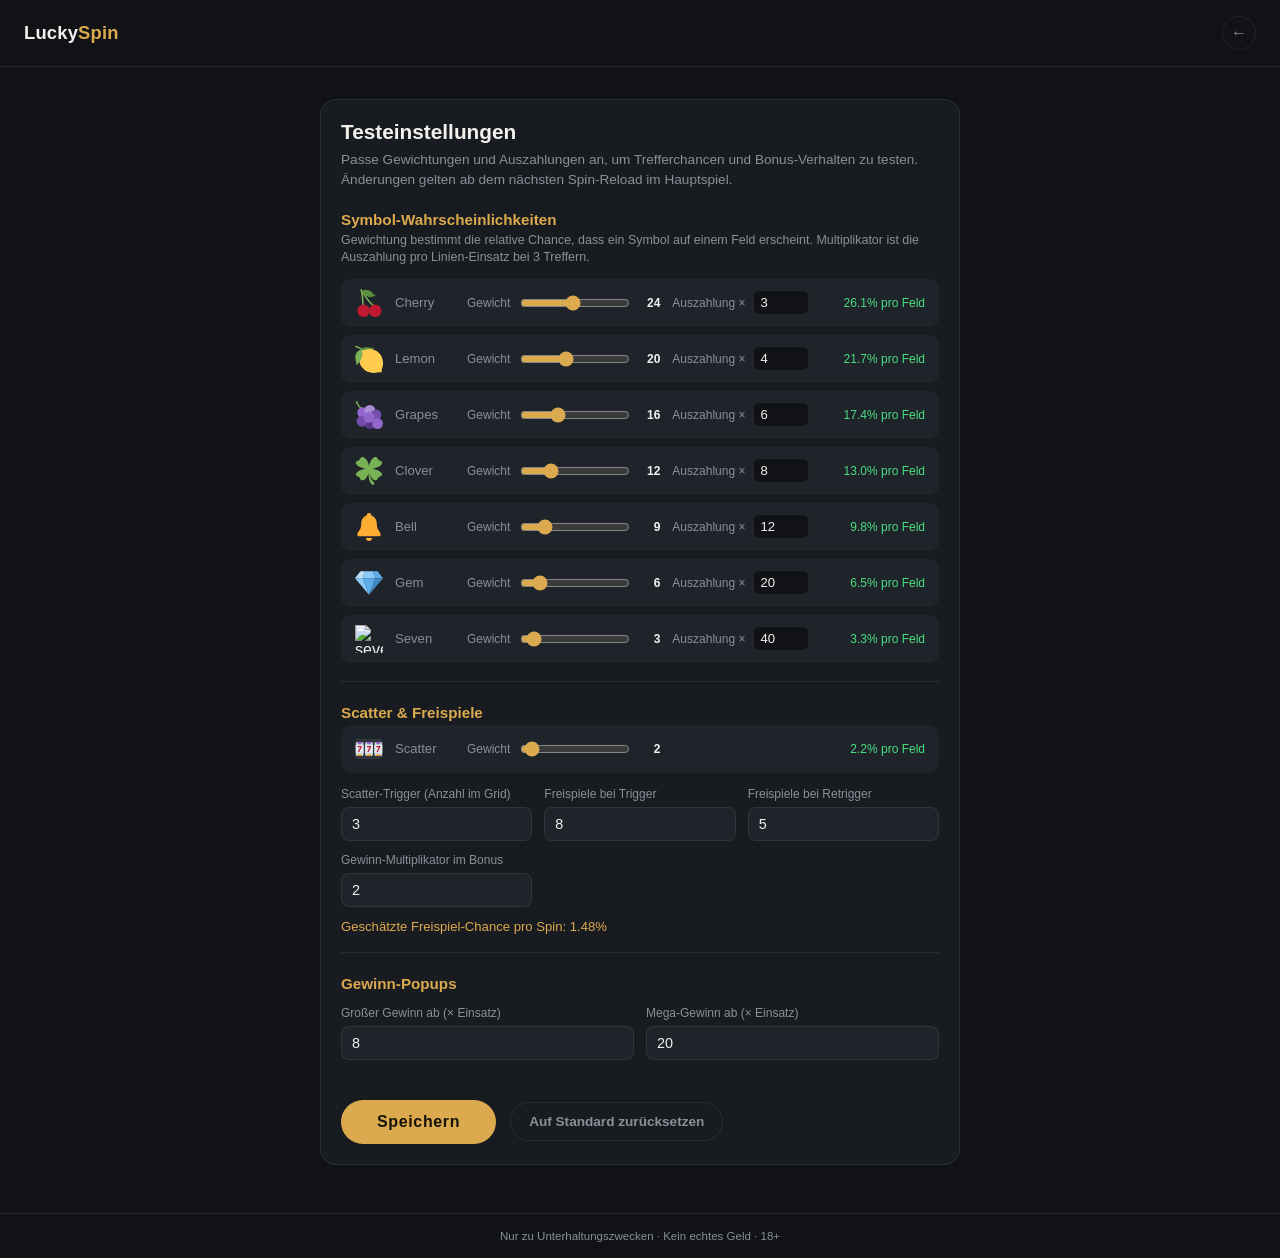
==== settings.html @ e3171b40 "Add test settings page for adjusting spin probabilities - Extract symbol weights, multipliers, scatt" ====
<!DOCTYPE html>
<html lang="de">
<head>
<meta charset="UTF-8">
<meta name="viewport" content="width=device-width, initial-scale=1.0">
<title>Testeinstellungen — Lucky Spin</title>
<link rel="stylesheet" href="css/style.css">
</head>
<body>

  <header class="top-bar">
    <a class="brand" href="index.html">Lucky<span>Spin</span></a>
    <div class="top-bar-right">
      <a class="settings-link" href="index.html" title="Zurück zum Spiel">←</a>
    </div>
  </header>

  <main class="stage">
    <div class="machine settings-card">
      <h1 class="settings-title">Testeinstellungen</h1>
      <p class="settings-intro">
        Passe Gewichtungen und Auszahlungen an, um Trefferchancen und Bonus-Verhalten zu testen.
        Änderungen gelten ab dem nächsten Spin-Reload im Hauptspiel.
      </p>

      <section class="settings-section">
        <h2 class="section-title">Symbol-Wahrscheinlichkeiten</h2>
        <p class="section-hint">Gewichtung bestimmt die relative Chance, dass ein Symbol auf einem Feld erscheint. Multiplikator ist die Auszahlung pro Linien-Einsatz bei 3 Treffern.</p>
        <div class="symbol-rows" id="symbolRows"></div>
      </section>

      <section class="settings-section">
        <h2 class="section-title">Scatter &amp; Freispiele</h2>
        <div class="symbol-rows" id="scatterRow"></div>

        <div class="field-grid">
          <label class="field">
            <span class="field-label">Scatter-Trigger (Anzahl im Grid)</span>
            <input type="number" id="scatterTrigger" min="2" max="12" step="1">
          </label>
          <label class="field">
            <span class="field-label">Freispiele bei Trigger</span>
            <input type="number" id="freeSpinsAward" min="1" max="50" step="1">
          </label>
          <label class="field">
            <span class="field-label">Freispiele bei Retrigger</span>
            <input type="number" id="freeSpinsRetrigger" min="0" max="50" step="1">
          </label>
          <label class="field">
            <span class="field-label">Gewinn-Multiplikator im Bonus</span>
            <input type="number" id="bonusWinMult" min="1" max="10" step="0.5">
          </label>
        </div>

        <div class="prob-summary" id="bonusProb"></div>
      </section>

      <section class="settings-section">
        <h2 class="section-title">Gewinn-Popups</h2>
        <div class="field-grid">
          <label class="field">
            <span class="field-label">Großer Gewinn ab (× Einsatz)</span>
            <input type="number" id="bigWinMult" min="1" max="200" step="1">
          </label>
          <label class="field">
            <span class="field-label">Mega-Gewinn ab (× Einsatz)</span>
            <input type="number" id="megaWinMult" min="1" max="500" step="1">
          </label>
        </div>
      </section>

      <div class="settings-actions">
        <button class="spin-btn" id="saveBtn">Speichern</button>
        <button class="auto-btn" id="resetBtn">Auf Standard zurücksetzen</button>
        <span class="save-status" id="saveStatus"></span>
      </div>
    </div>
  </main>

  <footer class="bottom-bar">
    <span>Nur zu Unterhaltungszwecken · Kein echtes Geld · 18+</span>
  </footer>

  <script src="js/config.js"></script>
  <script src="js/settings.js"></script>
</body>
</html>
---- css/style.css ----
:root {
  --bg: #101215;
  --panel: #181b20;
  --cell-bg: #1f232a;
  --border: rgba(255, 255, 255, 0.08);
  --text: #f2f1ee;
  --text-dim: #8b8f98;
  --gold: #dcaa4e;
  --gold-soft: rgba(220, 170, 78, 0.15);
  --win: #4ade80;
  --win-soft: rgba(74, 222, 128, 0.18);
  --scatter: #dcaa4e;
}

* {
  box-sizing: border-box;
}

html, body {
  margin: 0;
  padding: 0;
  height: 100%;
}

body {
  font-family: -apple-system, "Segoe UI", Roboto, sans-serif;
  background: var(--bg);
  color: var(--text);
  min-height: 100vh;
  display: flex;
  flex-direction: column;
}

/* ---------- Top bar ---------- */

.top-bar {
  display: flex;
  align-items: center;
  justify-content: space-between;
  padding: 16px 24px;
  border-bottom: 1px solid var(--border);
}

.brand {
  font-size: 1.15rem;
  font-weight: 700;
  letter-spacing: 0.01em;
  color: inherit;
  text-decoration: none;
}

.brand span {
  color: var(--gold);
}

.top-bar-right {
  display: flex;
  align-items: center;
  gap: 10px;
}

.balance-pill {
  display: flex;
  align-items: baseline;
  gap: 8px;
  background: var(--panel);
  border: 1px solid var(--border);
  border-radius: 999px;
  padding: 7px 16px;
}

.settings-link {
  display: flex;
  align-items: center;
  justify-content: center;
  width: 34px;
  height: 34px;
  border-radius: 50%;
  border: 1px solid var(--border);
  color: var(--text-dim);
  text-decoration: none;
  font-size: 1rem;
  transition: border-color 0.15s ease, color 0.15s ease;
}

.settings-link:hover {
  border-color: var(--gold);
  color: var(--gold);
}

.pill-label {
  font-size: 0.7rem;
  color: var(--text-dim);
  text-transform: uppercase;
  letter-spacing: 0.06em;
}

.pill-value {
  font-weight: 700;
  color: var(--gold);
  transition: color 0.2s ease;
}

.pill-value.flash {
  color: var(--win);
}

/* ---------- Stage ---------- */

.stage {
  flex: 1;
  display: flex;
  align-items: flex-start;
  justify-content: center;
  padding: 32px 16px 48px;
}

.machine {
  width: 100%;
  max-width: 660px;
  background: var(--panel);
  border: 1px solid var(--border);
  border-radius: 16px;
  padding: 20px;
}

/* ---------- Stat row ---------- */

.stat-row {
  display: flex;
  align-items: center;
  justify-content: center;
  gap: 28px;
  margin-bottom: 16px;
  flex-wrap: wrap;
}

.stat {
  display: flex;
  flex-direction: column;
  align-items: center;
  gap: 4px;
}

.stat-label {
  font-size: 0.68rem;
  color: var(--text-dim);
  text-transform: uppercase;
  letter-spacing: 0.06em;
}

.stat-value {
  font-weight: 700;
  font-size: 1.05rem;
  transition: color 0.2s ease;
}

.stat-value.flash {
  color: var(--win);
}

.stat-bonus .stat-value {
  color: var(--gold);
}

.bet-stepper {
  display: flex;
  align-items: center;
  gap: 10px;
}

.stepper-btn {
  width: 26px;
  height: 26px;
  border-radius: 50%;
  border: 1px solid var(--border);
  background: var(--cell-bg);
  color: var(--text);
  font-size: 1rem;
  line-height: 1;
  cursor: pointer;
}

.stepper-btn:hover {
  border-color: var(--gold);
  color: var(--gold);
}

.stepper-btn:disabled {
  opacity: 0.4;
  cursor: not-allowed;
}

.bet-stepper .stat-value {
  min-width: 28px;
  text-align: center;
}

/* ---------- Reels ---------- */

.reel-frame {
  background: #0b0d10;
  border: 1px solid var(--border);
  border-radius: 12px;
  padding: 6px;
}

.reel-window {
  display: grid;
  grid-template-columns: repeat(6, 1fr);
  gap: 5px;
}

.reel-col {
  position: relative;
  overflow: hidden;
  border-radius: 6px;
  background: var(--cell-bg);
  aspect-ratio: 1 / 4;
}

.reel-strip {
  display: flex;
  flex-direction: column;
  width: 100%;
  will-change: transform;
}

.cell {
  width: 100%;
  aspect-ratio: 1 / 1;
  display: flex;
  align-items: center;
  justify-content: center;
  flex-shrink: 0;
  position: relative;
}

.cell img {
  width: 62%;
  height: 62%;
  object-fit: contain;
  display: block;
}

.cell.cell-scatter img {
  filter: drop-shadow(0 0 6px var(--scatter));
}

.cell.cell-win::after {
  content: "";
  position: absolute;
  inset: 3px;
  border-radius: 6px;
  border: 2px solid var(--win);
  box-shadow: 0 0 12px var(--win-soft);
  animation: win-pulse 0.9s ease-in-out infinite;
}

@keyframes win-pulse {
  0%, 100% { opacity: 0.5; }
  50% { opacity: 1; }
}

/* ---------- Message ---------- */

.message-bar {
  margin: 14px 0 4px;
  text-align: center;
  min-height: 1.3em;
  font-size: 0.92rem;
  color: var(--text-dim);
}

.message-bar.win-text {
  color: var(--win);
  font-weight: 600;
}

.message-bar.bonus-text {
  color: var(--gold);
  font-weight: 600;
}

/* ---------- Controls ---------- */

.controls {
  margin-top: 14px;
  display: flex;
  align-items: center;
  justify-content: center;
  gap: 12px;
}

.spin-btn {
  padding: 13px 36px;
  font-size: 1rem;
  font-weight: 700;
  letter-spacing: 0.04em;
  color: #16130a;
  background: var(--gold);
  border: none;
  border-radius: 999px;
  cursor: pointer;
  transition: filter 0.15s ease, transform 0.08s ease;
}

.spin-btn:hover:not(:disabled) {
  filter: brightness(1.08);
}

.spin-btn:active:not(:disabled) {
  transform: scale(0.97);
}

.spin-btn:disabled {
  opacity: 0.45;
  cursor: not-allowed;
}

.auto-btn {
  padding: 11px 18px;
  font-size: 0.85rem;
  font-weight: 600;
  color: var(--text-dim);
  background: transparent;
  border: 1px solid var(--border);
  border-radius: 999px;
  cursor: pointer;
}

.auto-btn:hover:not(:disabled) {
  border-color: var(--gold);
  color: var(--gold);
}

.auto-btn.active {
  background: var(--gold-soft);
  border-color: var(--gold);
  color: var(--gold);
}

.auto-btn:disabled {
  opacity: 0.4;
  cursor: not-allowed;
}

/* ---------- Paytable ---------- */

.paytable-toggle {
  margin-top: 18px;
  border-top: 1px solid var(--border);
  padding-top: 12px;
}

.paytable-toggle summary {
  cursor: pointer;
  font-size: 0.85rem;
  color: var(--text-dim);
  list-style: none;
}

.paytable-toggle summary::-webkit-details-marker {
  display: none;
}

.paytable-toggle summary::before {
  content: "▸ ";
}

.paytable-toggle[open] summary::before {
  content: "▾ ";
}

.paytable {
  list-style: none;
  margin: 12px 0 0;
  padding: 0;
  display: grid;
  grid-template-columns: repeat(auto-fit, minmax(140px, 1fr));
  gap: 6px;
}

.paytable li {
  display: flex;
  align-items: center;
  gap: 8px;
  padding: 6px 10px;
  background: var(--cell-bg);
  border-radius: 8px;
  font-size: 0.82rem;
}

.paytable li img {
  width: 20px;
  height: 20px;
}

.paytable li .pt-mult {
  margin-left: auto;
  color: var(--win);
  font-weight: 700;
}

.paytable-note {
  margin: 10px 0 0;
  font-size: 0.72rem;
  color: var(--text-dim);
  line-height: 1.4;
}

/* ---------- Footer ---------- */

.bottom-bar {
  display: flex;
  flex-direction: column;
  align-items: center;
  gap: 2px;
  padding: 16px;
  font-size: 0.72rem;
  color: var(--text-dim);
  border-top: 1px solid var(--border);
}

/* ---------- Confetti canvas ---------- */

#confettiCanvas {
  position: fixed;
  inset: 0;
  width: 100%;
  height: 100%;
  pointer-events: none;
  z-index: 50;
}

/* ---------- Popup ---------- */

.popup {
  position: fixed;
  inset: 0;
  display: flex;
  align-items: center;
  justify-content: center;
  background: rgba(8, 9, 11, 0);
  pointer-events: none;
  z-index: 60;
  transition: background 0.25s ease;
}

.popup.show {
  background: rgba(8, 9, 11, 0.55);
  pointer-events: auto;
}

.popup-card {
  text-align: center;
  transform: scale(0.7);
  opacity: 0;
  transition: transform 0.35s cubic-bezier(0.2, 1.4, 0.4, 1), opacity 0.25s ease;
}

.popup.show .popup-card {
  transform: scale(1);
  opacity: 1;
}

.popup-title {
  font-size: 1.6rem;
  font-weight: 800;
  letter-spacing: 0.06em;
  color: var(--gold);
  text-shadow: 0 0 24px rgba(220, 170, 78, 0.5);
}

.popup-amount {
  margin-top: 8px;
  font-size: 3rem;
  font-weight: 800;
  color: var(--win);
  text-shadow: 0 0 30px rgba(74, 222, 128, 0.45);
}

.popup-sub {
  margin-top: 6px;
  font-size: 0.9rem;
  color: var(--text-dim);
}

/* ---------- Settings page ---------- */

.settings-card {
  max-width: 640px;
}

.settings-title {
  margin: 0 0 6px;
  font-size: 1.3rem;
}

.settings-intro {
  margin: 0 0 20px;
  font-size: 0.85rem;
  color: var(--text-dim);
  line-height: 1.5;
}

.settings-section {
  margin-bottom: 22px;
  padding-bottom: 18px;
  border-bottom: 1px solid var(--border);
}

.settings-section:last-of-type {
  border-bottom: none;
}

.section-title {
  margin: 0 0 4px;
  font-size: 0.95rem;
  color: var(--gold);
}

.section-hint {
  margin: 0 0 12px;
  font-size: 0.78rem;
  color: var(--text-dim);
  line-height: 1.4;
}

.symbol-rows {
  display: flex;
  flex-direction: column;
  gap: 8px;
}

.symbol-row {
  display: flex;
  align-items: center;
  gap: 12px;
  flex-wrap: wrap;
  background: var(--cell-bg);
  border-radius: 10px;
  padding: 10px 14px;
}

.symbol-row img {
  width: 28px;
  height: 28px;
  flex-shrink: 0;
}

.symbol-name {
  font-size: 0.82rem;
  color: var(--text-dim);
  min-width: 60px;
  text-transform: capitalize;
}

.inline-field {
  display: flex;
  align-items: center;
  gap: 8px;
  font-size: 0.75rem;
  color: var(--text-dim);
}

.inline-field input[type="range"] {
  width: 110px;
  accent-color: var(--gold);
}

.range-value {
  min-width: 20px;
  text-align: right;
  color: var(--text);
  font-weight: 600;
}

.mult-input {
  width: 56px;
  background: var(--bg);
  border: 1px solid var(--border);
  border-radius: 6px;
  color: var(--text);
  padding: 4px 6px;
  font-size: 0.82rem;
}

.prob-pill {
  margin-left: auto;
  font-size: 0.75rem;
  color: var(--win);
  white-space: nowrap;
}

.field-grid {
  display: grid;
  grid-template-columns: repeat(auto-fit, minmax(180px, 1fr));
  gap: 12px;
  margin-top: 14px;
}

.field {
  display: flex;
  flex-direction: column;
  gap: 6px;
}

.field-label {
  font-size: 0.75rem;
  color: var(--text-dim);
}

.field input[type="number"] {
  background: var(--cell-bg);
  border: 1px solid var(--border);
  border-radius: 8px;
  color: var(--text);
  padding: 8px 10px;
  font-size: 0.9rem;
}

.prob-summary {
  margin-top: 12px;
  font-size: 0.82rem;
  color: var(--gold);
}

.settings-actions {
  display: flex;
  align-items: center;
  gap: 14px;
  flex-wrap: wrap;
}

.save-status {
  font-size: 0.82rem;
  color: var(--win);
  opacity: 0;
  transition: opacity 0.25s ease;
}

.save-status.show {
  opacity: 1;
}

/* ---------- Responsive ---------- */

@media (max-width: 520px) {
  .machine {
    padding: 14px;
  }
  .cell img {
    width: 58%;
    height: 58%;
  }
  .spin-btn {
    padding: 12px 28px;
  }
  .popup-amount {
    font-size: 2.2rem;
  }
}
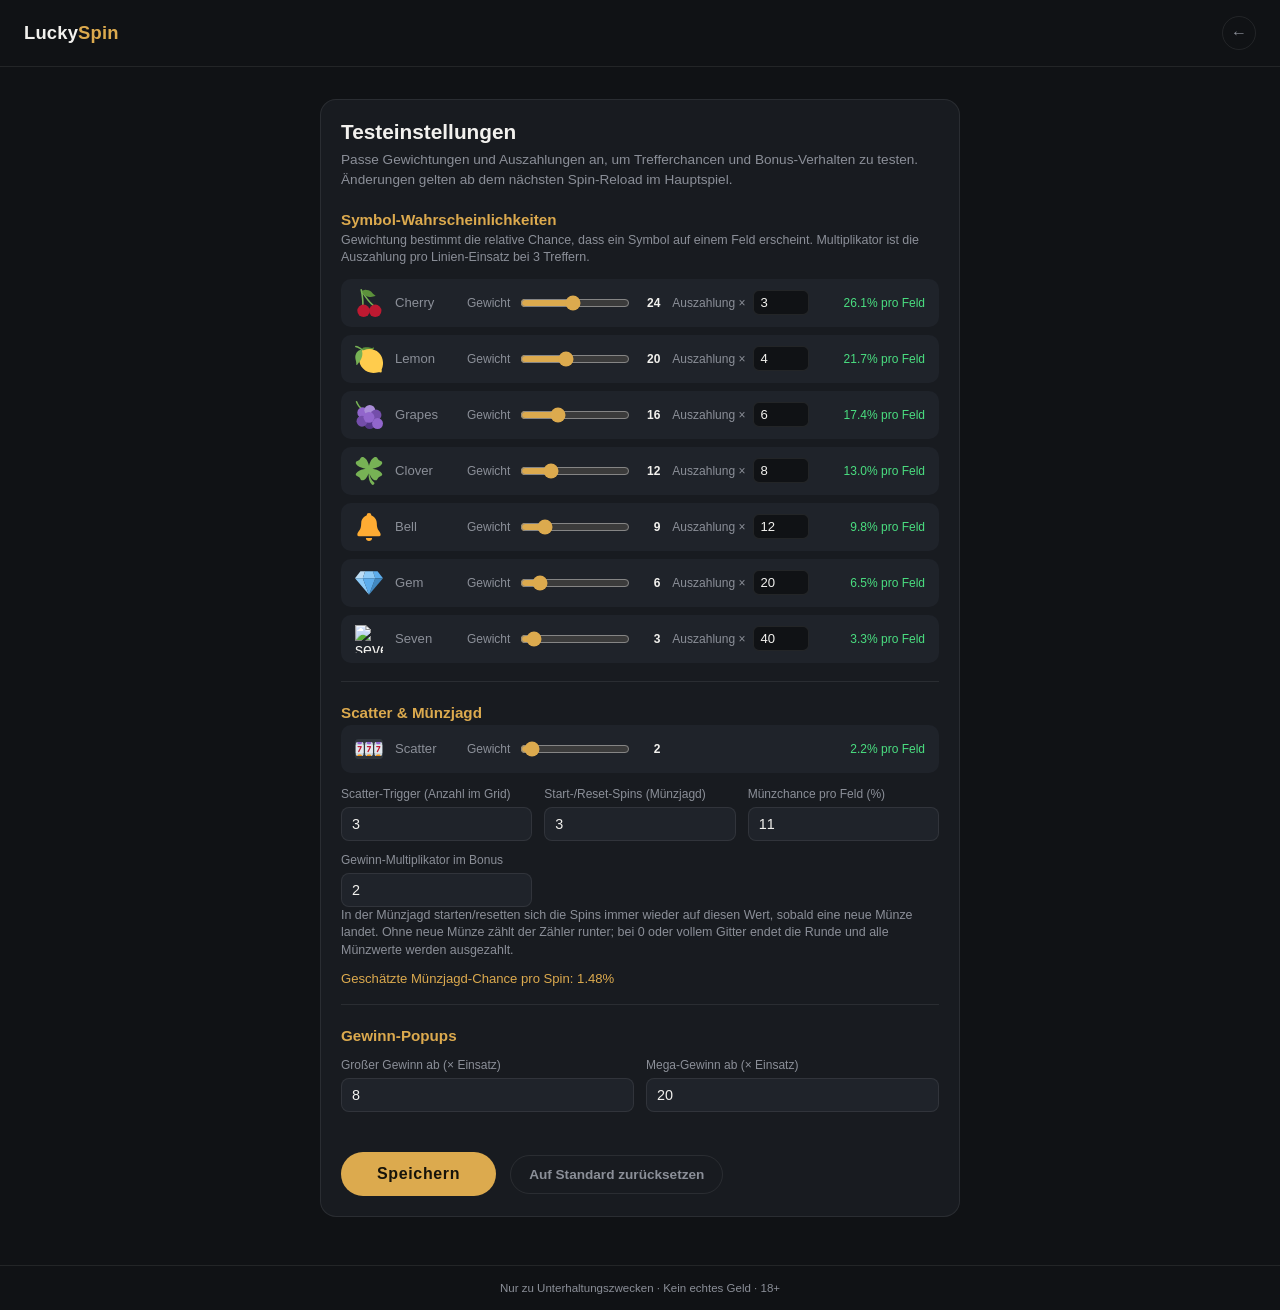
==== commit 7f169b52: "Add multi-line wins and a Hold & Win style coin bonus mode Wins now evaluate across 22 paylines (hor" ====
--- a/settings.html
+++ b/settings.html
@@ -30,7 +30,7 @@
       </section>
 
       <section class="settings-section">
-        <h2 class="section-title">Scatter &amp; Freispiele</h2>
+        <h2 class="section-title">Scatter &amp; Münzjagd</h2>
         <div class="symbol-rows" id="scatterRow"></div>
 
         <div class="field-grid">
@@ -39,12 +39,12 @@
             <input type="number" id="scatterTrigger" min="2" max="12" step="1">
           </label>
           <label class="field">
-            <span class="field-label">Freispiele bei Trigger</span>
-            <input type="number" id="freeSpinsAward" min="1" max="50" step="1">
+            <span class="field-label">Start-/Reset-Spins (Münzjagd)</span>
+            <input type="number" id="coinMinSpins" min="2" max="10" step="1">
           </label>
           <label class="field">
-            <span class="field-label">Freispiele bei Retrigger</span>
-            <input type="number" id="freeSpinsRetrigger" min="0" max="50" step="1">
+            <span class="field-label">Münzchance pro Feld (%)</span>
+            <input type="number" id="coinLandChancePct" min="1" max="50" step="1">
           </label>
           <label class="field">
             <span class="field-label">Gewinn-Multiplikator im Bonus</span>
@@ -52,6 +52,10 @@
           </label>
         </div>
 
+        <p class="section-hint">
+          In der Münzjagd starten/resetten sich die Spins immer wieder auf diesen Wert, sobald eine neue Münze landet.
+          Ohne neue Münze zählt der Zähler runter; bei 0 oder vollem Gitter endet die Runde und alle Münzwerte werden ausgezahlt.
+        </p>
         <div class="prob-summary" id="bonusProb"></div>
       </section>
 
--- a/css/style.css
+++ b/css/style.css
@@ -16,6 +16,10 @@
   box-sizing: border-box;
 }
 
+[hidden] {
+  display: none !important;
+}
+
 html, body {
   margin: 0;
   padding: 0;
@@ -122,6 +126,27 @@
   border: 1px solid var(--border);
   border-radius: 16px;
   padding: 20px;
+}
+
+.machine.shake {
+  animation: screen-shake 0.5s cubic-bezier(0.36, 0.07, 0.19, 0.97);
+}
+
+.machine.shake-mega {
+  animation: screen-shake 0.7s cubic-bezier(0.36, 0.07, 0.19, 0.97) 2;
+}
+
+@keyframes screen-shake {
+  0%, 100% { transform: translate(0, 0) rotate(0deg); }
+  10% { transform: translate(-10px, -5px) rotate(-1.2deg); }
+  20% { transform: translate(9px, 4px) rotate(1deg); }
+  30% { transform: translate(-11px, 3px) rotate(-1.6deg); }
+  40% { transform: translate(11px, -3px) rotate(1.6deg); }
+  50% { transform: translate(-7px, 5px) rotate(-1deg); }
+  60% { transform: translate(7px, -4px) rotate(1deg); }
+  70% { transform: translate(-5px, 2px) rotate(-0.6deg); }
+  80% { transform: translate(5px, -2px) rotate(0.6deg); }
+  90% { transform: translate(-2px, 1px) rotate(0deg); }
 }
 
 /* ---------- Stat row ---------- */
@@ -226,6 +251,28 @@
   will-change: transform;
 }
 
+.reel-col.landing {
+  animation: reel-impact 0.45s cubic-bezier(0.36, 0.07, 0.19, 0.97);
+  transform-origin: bottom center;
+}
+
+@keyframes reel-impact {
+  0% { transform: scaleY(1); box-shadow: 0 0 0 rgba(220, 170, 78, 0); }
+  28% { transform: scaleY(0.8) scaleX(1.05); box-shadow: 0 0 26px 6px rgba(220, 170, 78, 0.65); }
+  52% { transform: scaleY(1.14) scaleX(0.97); box-shadow: 0 0 16px 3px rgba(220, 170, 78, 0.35); }
+  75% { transform: scaleY(0.95); box-shadow: 0 0 6px 1px rgba(220, 170, 78, 0.15); }
+  100% { transform: scaleY(1); box-shadow: 0 0 0 rgba(220, 170, 78, 0); }
+}
+
+.reel-frame.spinning {
+  animation: frame-glow 0.5s ease-in-out infinite alternate;
+}
+
+@keyframes frame-glow {
+  from { box-shadow: inset 0 0 0 rgba(220, 170, 78, 0); border-color: var(--border); }
+  to { box-shadow: inset 0 0 22px rgba(220, 170, 78, 0.35); border-color: var(--gold); }
+}
+
 .cell {
   width: 100%;
   aspect-ratio: 1 / 1;
@@ -252,14 +299,120 @@
   position: absolute;
   inset: 3px;
   border-radius: 6px;
-  border: 2px solid var(--win);
+  border: 3px solid var(--win);
   box-shadow: 0 0 12px var(--win-soft);
-  animation: win-pulse 0.9s ease-in-out infinite;
+  animation: win-pulse 0.7s cubic-bezier(0.36, 0.07, 0.19, 0.97) infinite;
+}
+
+.cell.cell-win {
+  z-index: 2;
+}
+
+.cell.cell-win img {
+  animation: symbol-pop 0.6s ease-in-out infinite;
+  filter: drop-shadow(0 0 12px var(--win));
 }
 
 @keyframes win-pulse {
-  0%, 100% { opacity: 0.5; }
-  50% { opacity: 1; }
+  0%, 100% { opacity: 0.55; transform: scale(1) rotate(0deg); box-shadow: 0 0 12px var(--win-soft); }
+  30% { opacity: 1; transform: scale(1.16) rotate(-4deg); box-shadow: 0 0 30px 8px var(--win-soft); }
+  60% { opacity: 1; transform: scale(1.08) rotate(3deg); box-shadow: 0 0 22px 4px var(--win-soft); }
+}
+
+@keyframes symbol-pop {
+  0%, 100% { transform: scale(1) rotate(0deg); }
+  35% { transform: scale(1.4) rotate(-10deg); }
+  65% { transform: scale(1.2) rotate(8deg); }
+}
+
+/* ---------- Coin mode (Hold & Win bonus) ---------- */
+
+.coin-col {
+  display: flex;
+  flex-direction: column;
+  gap: 4px;
+}
+
+.coin-cell {
+  position: relative;
+  aspect-ratio: 1 / 1;
+  border-radius: 6px;
+  background: var(--cell-bg);
+  overflow: hidden;
+  display: flex;
+  align-items: center;
+  justify-content: center;
+}
+
+.coin-cell.locked {
+  background: radial-gradient(circle at 50% 35%, rgba(220, 170, 78, 0.18), var(--cell-bg) 70%);
+  box-shadow: inset 0 0 0 2px rgba(220, 170, 78, 0.35);
+}
+
+.coin-face {
+  width: 78%;
+  height: 78%;
+  border-radius: 50%;
+  display: flex;
+  flex-direction: column;
+  align-items: center;
+  justify-content: center;
+  background: radial-gradient(circle at 35% 30%, #fff3cf, #dcaa4e 55%, #8a6420 100%);
+  box-shadow: 0 0 14px rgba(220, 170, 78, 0.55), inset 0 -3px 6px rgba(0, 0, 0, 0.25);
+  animation: coin-idle 2.2s ease-in-out infinite;
+}
+
+@keyframes coin-idle {
+  0%, 100% { transform: scale(1) rotate(0deg); }
+  50% { transform: scale(1.04) rotate(-1.5deg); }
+}
+
+.coin-amount {
+  font-weight: 800;
+  font-size: 0.78rem;
+  color: #241a08;
+  text-shadow: 0 1px 0 rgba(255, 255, 255, 0.4);
+}
+
+.coin-face.coin-rare {
+  background: radial-gradient(circle at 35% 30%, #ffe0ff, #c65eff 55%, #5a1a80 100%);
+  animation: coin-idle 1.4s ease-in-out infinite, coin-rare-glow 1s ease-in-out infinite alternate;
+}
+
+@keyframes coin-rare-glow {
+  from { box-shadow: 0 0 14px rgba(198, 94, 255, 0.5), inset 0 -3px 6px rgba(0, 0, 0, 0.25); }
+  to { box-shadow: 0 0 30px rgba(198, 94, 255, 0.95), inset 0 -3px 6px rgba(0, 0, 0, 0.25); }
+}
+
+.coin-badge {
+  margin-top: 2px;
+  font-size: 0.6rem;
+  font-weight: 800;
+  color: #fff;
+  background: #5a1a80;
+  border-radius: 999px;
+  padding: 1px 6px;
+}
+
+.coin-cell.spin-flicker {
+  animation: coin-flicker 0.55s ease-in-out infinite;
+  filter: blur(1px);
+}
+
+@keyframes coin-flicker {
+  0%, 100% { opacity: 0.35; transform: scale(0.92) rotate(0deg); }
+  50% { opacity: 0.9; transform: scale(1.03) rotate(4deg); }
+}
+
+.coin-cell.just-landed .coin-face {
+  animation: coin-land-pop 0.7s cubic-bezier(0.34, 1.56, 0.64, 1);
+}
+
+@keyframes coin-land-pop {
+  0% { transform: scale(0) rotate(-180deg); box-shadow: 0 0 0 rgba(220, 170, 78, 0); }
+  55% { transform: scale(1.35) rotate(15deg); box-shadow: 0 0 36px 10px rgba(220, 170, 78, 0.85); }
+  75% { transform: scale(0.9) rotate(-6deg); }
+  100% { transform: scale(1) rotate(0deg); }
 }
 
 /* ---------- Message ---------- */
@@ -445,6 +598,7 @@
   pointer-events: none;
   z-index: 60;
   transition: background 0.25s ease;
+  overflow: hidden;
 }
 
 .popup.show {
@@ -452,16 +606,56 @@
   pointer-events: auto;
 }
 
+.popup::before {
+  content: "";
+  position: absolute;
+  inset: -60%;
+  background: repeating-conic-gradient(
+    from 0deg,
+    rgba(220, 170, 78, 0.28) 0deg 8deg,
+    transparent 8deg 18deg
+  );
+  opacity: 0;
+  transition: opacity 0.3s ease;
+  animation: rays-spin 7s linear infinite;
+  pointer-events: none;
+}
+
+.popup.show::before {
+  opacity: 1;
+}
+
+.popup.mega::before {
+  animation-duration: 3.5s;
+  opacity: 0.9;
+}
+
+@keyframes rays-spin {
+  from { transform: rotate(0deg); }
+  to { transform: rotate(360deg); }
+}
+
 .popup-card {
+  position: relative;
   text-align: center;
-  transform: scale(0.7);
+  transform: scale(0.3) rotate(-10deg);
   opacity: 0;
-  transition: transform 0.35s cubic-bezier(0.2, 1.4, 0.4, 1), opacity 0.25s ease;
+  transition: transform 0.4s cubic-bezier(0.2, 1.4, 0.4, 1), opacity 0.25s ease;
 }
 
 .popup.show .popup-card {
-  transform: scale(1);
+  transform: scale(1) rotate(0deg);
   opacity: 1;
+  animation: card-wobble 0.7s ease-out 0.4s;
+}
+
+@keyframes card-wobble {
+  0% { transform: scale(1) rotate(0deg); }
+  20% { transform: scale(1.12) rotate(-4deg); }
+  40% { transform: scale(0.94) rotate(3deg); }
+  60% { transform: scale(1.06) rotate(-2deg); }
+  80% { transform: scale(0.98) rotate(1deg); }
+  100% { transform: scale(1) rotate(0deg); }
 }
 
 .popup-title {
@@ -470,6 +664,16 @@
   letter-spacing: 0.06em;
   color: var(--gold);
   text-shadow: 0 0 24px rgba(220, 170, 78, 0.5);
+}
+
+.popup.mega .popup-title {
+  font-size: 2.1rem;
+  animation: title-shimmer 0.9s ease-in-out infinite;
+}
+
+@keyframes title-shimmer {
+  0%, 100% { text-shadow: 0 0 24px rgba(220, 170, 78, 0.5); transform: scale(1); }
+  50% { text-shadow: 0 0 44px rgba(220, 170, 78, 0.95), 0 0 16px rgba(255, 255, 255, 0.6); transform: scale(1.06); }
 }
 
 .popup-amount {
@@ -478,6 +682,16 @@
   font-weight: 800;
   color: var(--win);
   text-shadow: 0 0 30px rgba(74, 222, 128, 0.45);
+}
+
+.popup.mega .popup-amount {
+  font-size: 4rem;
+  animation: amount-pulse 0.5s ease-in-out infinite;
+}
+
+@keyframes amount-pulse {
+  0%, 100% { transform: scale(1); }
+  50% { transform: scale(1.14); }
 }
 
 .popup-sub {
@@ -654,10 +868,22 @@
     width: 58%;
     height: 58%;
   }
+  .coin-amount {
+    font-size: 0.62rem;
+  }
+  .coin-badge {
+    font-size: 0.5rem;
+  }
   .spin-btn {
     padding: 12px 28px;
   }
   .popup-amount {
     font-size: 2.2rem;
   }
-}
+  .popup.mega .popup-amount {
+    font-size: 2.8rem;
+  }
+  .popup.mega .popup-title {
+    font-size: 1.6rem;
+  }
+}
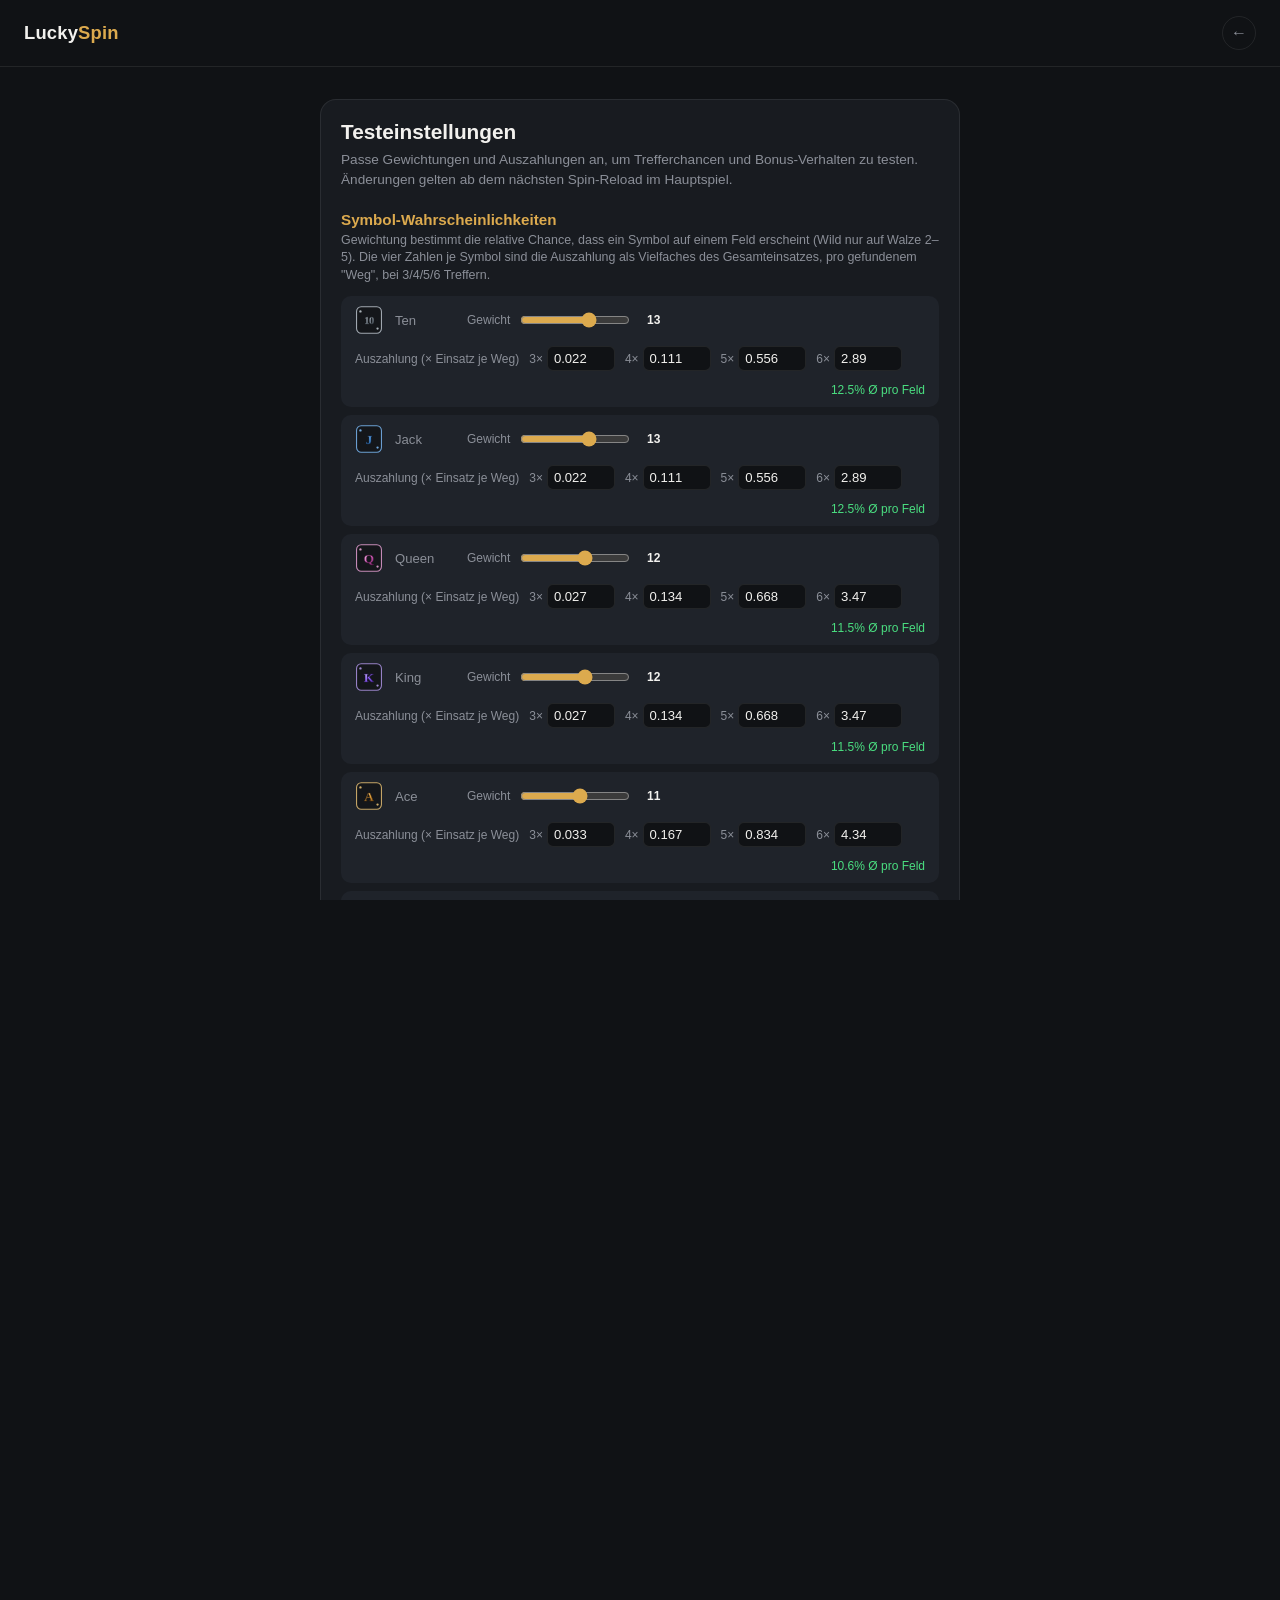
==== commit 5287f00e: "Rebuild game math and split engine from renderer (Welle 1) Based on the Werkstattbericht audit: the " ====
--- a/settings.html
+++ b/settings.html
@@ -25,7 +25,7 @@
 
       <section class="settings-section">
         <h2 class="section-title">Symbol-Wahrscheinlichkeiten</h2>
-        <p class="section-hint">Gewichtung bestimmt die relative Chance, dass ein Symbol auf einem Feld erscheint. Multiplikator ist die Auszahlung pro Linien-Einsatz bei 3 Treffern.</p>
+        <p class="section-hint">Gewichtung bestimmt die relative Chance, dass ein Symbol auf einem Feld erscheint (Wild nur auf Walze 2–5). Die vier Zahlen je Symbol sind die Auszahlung als Vielfaches des Gesamteinsatzes, pro gefundenem "Weg", bei 3/4/5/6 Treffern.</p>
         <div class="symbol-rows" id="symbolRows"></div>
       </section>
 
--- a/css/style.css
+++ b/css/style.css
@@ -24,6 +24,7 @@
   margin: 0;
   padding: 0;
   height: 100%;
+  overflow-x: hidden;
 }
 
 body {
@@ -100,6 +101,7 @@
 }
 
 .pill-value {
+  display: inline-block;
   font-weight: 700;
   color: var(--gold);
   transition: color 0.2s ease;
@@ -107,6 +109,9 @@
 
 .pill-value.flash {
   color: var(--win);
+  animation-name: coin-value-pop;
+  animation-duration: 0.5s;
+  animation-timing-function: cubic-bezier(0.34, 1.56, 0.64, 1);
 }
 
 /* ---------- Stage ---------- */
@@ -119,13 +124,115 @@
   padding: 32px 16px 48px;
 }
 
-.machine {
+.machine-wrap {
+  position: relative;
   width: 100%;
   max-width: 660px;
+}
+
+.machine {
+  position: relative;
+  z-index: 1;
+  width: 100%;
   background: var(--panel);
   border: 1px solid var(--border);
   border-radius: 16px;
   padding: 20px;
+}
+
+/* golden glow that shows only while the coin-hunt bonus is active, sitting behind the machine panel */
+.machine-aura {
+  position: absolute;
+  inset: -8%;
+  z-index: 0;
+  border-radius: 30px;
+  background: radial-gradient(circle at 50% 45%, rgba(220, 170, 78, 0.55), rgba(220, 170, 78, 0.18) 45%, transparent 72%);
+  filter: blur(22px);
+  opacity: 0;
+  transition: opacity 0.6s ease;
+  pointer-events: none;
+}
+
+.machine-wrap.bonus-active .machine-aura {
+  opacity: 1;
+  animation: aura-pulse 2.2s ease-in-out infinite;
+}
+
+@keyframes aura-pulse {
+  0%, 100% { transform: scale(1); opacity: 0.85; }
+  50% { transform: scale(1.05); opacity: 1; }
+}
+
+/* ---------- Lever ---------- */
+
+.reel-row {
+  display: flex;
+  align-items: stretch;
+  gap: 10px;
+}
+
+.reel-row .reel-frame {
+  flex: 1 1 auto;
+  min-width: 0;
+}
+
+.lever {
+  all: unset;
+  flex: 0 0 auto;
+  position: relative;
+  width: 40px;
+  z-index: 2;
+  cursor: pointer;
+  touch-action: manipulation;
+}
+
+.lever:disabled {
+  cursor: not-allowed;
+  opacity: 0.5;
+}
+
+.lever-track,
+.lever-handle {
+  position: absolute;
+  inset: 0;
+  width: 100%;
+  height: 100%;
+  display: block;
+  filter: drop-shadow(0 4px 8px rgba(0, 0, 0, 0.45));
+}
+
+.lever-handle {
+  transform: translateY(0);
+}
+
+.lever:hover:not(:disabled) .lever-handle {
+  transform: translateY(10%);
+  transition: transform 0.2s ease;
+}
+
+.lever.pulled .lever-handle {
+  animation-name: lever-pull;
+  animation-timing-function: cubic-bezier(0.33, 1, 0.68, 1);
+  animation-fill-mode: forwards;
+}
+
+@keyframes lever-pull {
+  0% { transform: translateY(0); }
+  38% { transform: translateY(45%); }
+  55% { transform: translateY(45%); }
+  74% { transform: translateY(-4%); }
+  88% { transform: translateY(2%); }
+  100% { transform: translateY(0); }
+}
+
+@media (max-width: 760px) {
+  .reel-row {
+    gap: 6px;
+  }
+
+  .lever {
+    width: 28px;
+  }
 }
 
 .machine.shake {
@@ -175,6 +282,7 @@
 }
 
 .stat-value {
+  display: inline-block;
   font-weight: 700;
   font-size: 1.05rem;
   transition: color 0.2s ease;
@@ -182,6 +290,21 @@
 
 .stat-value.flash {
   color: var(--win);
+  animation-name: coin-value-pop;
+  animation-duration: 0.5s;
+  animation-timing-function: cubic-bezier(0.34, 1.56, 0.64, 1);
+}
+
+.stat-value.flash-big,
+.pill-value.flash-big {
+  color: var(--gold);
+}
+
+@keyframes coin-value-pop {
+  0% { transform: scale(1); }
+  40% { transform: scale(var(--pop-scale, 1.5)); }
+  70% { transform: scale(0.92); }
+  100% { transform: scale(1); }
 }
 
 .stat-bonus .stat-value {
@@ -294,6 +417,24 @@
   filter: drop-shadow(0 0 6px var(--scatter));
 }
 
+.cell.cell-top img {
+  animation: kzu-glow 1.6s ease-in-out infinite;
+}
+
+@keyframes kzu-glow {
+  0%, 100% { filter: drop-shadow(0 0 5px rgba(220, 170, 78, 0.6)); transform: scale(1); }
+  50% { filter: drop-shadow(0 0 14px rgba(220, 170, 78, 0.95)); transform: scale(1.05); }
+}
+
+.cell.cell-wild img {
+  animation: wild-glow 1.3s ease-in-out infinite;
+}
+
+@keyframes wild-glow {
+  0%, 100% { filter: drop-shadow(0 0 5px rgba(255, 224, 130, 0.55)); transform: scale(1) rotate(0deg); }
+  50% { filter: drop-shadow(0 0 16px rgba(255, 224, 130, 0.95)); transform: scale(1.08) rotate(-3deg); }
+}
+
 .cell.cell-win::after {
   content: "";
   position: absolute;
@@ -349,7 +490,28 @@
   box-shadow: inset 0 0 0 2px rgba(220, 170, 78, 0.35);
 }
 
+/* a coin-cell mid-spin hosts a scrolling strip instead of its normal centered content */
+.coin-strip {
+  position: absolute;
+  top: 0;
+  left: 0;
+  width: 100%;
+  display: flex;
+  flex-direction: column;
+  will-change: transform;
+}
+
+.coin-slot {
+  width: 100%;
+  aspect-ratio: 1 / 1;
+  flex-shrink: 0;
+  display: flex;
+  align-items: center;
+  justify-content: center;
+}
+
 .coin-face {
+  position: relative;
   width: 78%;
   height: 78%;
   border-radius: 50%;
@@ -357,9 +519,37 @@
   flex-direction: column;
   align-items: center;
   justify-content: center;
-  background: radial-gradient(circle at 35% 30%, #fff3cf, #dcaa4e 55%, #8a6420 100%);
-  box-shadow: 0 0 14px rgba(220, 170, 78, 0.55), inset 0 -3px 6px rgba(0, 0, 0, 0.25);
+  background:
+    radial-gradient(circle at 32% 26%, #fff8e2 0%, #ffe9a8 12%, #e8b84b 42%, #b9822c 74%, #6e4c1c 100%);
+  box-shadow:
+    0 3px 7px rgba(0, 0, 0, 0.45),
+    0 0 14px rgba(220, 170, 78, 0.5),
+    inset 0 2px 2px rgba(255, 255, 255, 0.5),
+    inset 0 -5px 8px rgba(0, 0, 0, 0.4);
   animation: coin-idle 2.2s ease-in-out infinite;
+}
+
+.coin-face::before {
+  content: "";
+  position: absolute;
+  inset: 8%;
+  border-radius: 50%;
+  border: 1.5px dashed rgba(255, 255, 255, 0.3);
+  pointer-events: none;
+}
+
+.coin-face::after {
+  content: "";
+  position: absolute;
+  top: 12%;
+  left: 18%;
+  width: 30%;
+  height: 15%;
+  background: rgba(255, 255, 255, 0.8);
+  border-radius: 50%;
+  filter: blur(2px);
+  transform: rotate(-25deg);
+  pointer-events: none;
 }
 
 @keyframes coin-idle {
@@ -368,23 +558,28 @@
 }
 
 .coin-amount {
+  position: relative;
+  z-index: 1;
   font-weight: 800;
   font-size: 0.78rem;
-  color: #241a08;
-  text-shadow: 0 1px 0 rgba(255, 255, 255, 0.4);
+  color: #3c2707;
+  text-shadow: 0 1px 0 rgba(255, 255, 255, 0.55), 0 -1px 1px rgba(0, 0, 0, 0.2);
 }
 
 .coin-face.coin-rare {
-  background: radial-gradient(circle at 35% 30%, #ffe0ff, #c65eff 55%, #5a1a80 100%);
+  background:
+    radial-gradient(circle at 32% 26%, #fff3ff 0%, #f0c3ff 12%, #c65eff 45%, #8a2fc9 74%, #451566 100%);
   animation: coin-idle 1.4s ease-in-out infinite, coin-rare-glow 1s ease-in-out infinite alternate;
 }
 
 @keyframes coin-rare-glow {
-  from { box-shadow: 0 0 14px rgba(198, 94, 255, 0.5), inset 0 -3px 6px rgba(0, 0, 0, 0.25); }
-  to { box-shadow: 0 0 30px rgba(198, 94, 255, 0.95), inset 0 -3px 6px rgba(0, 0, 0, 0.25); }
+  from { box-shadow: 0 3px 7px rgba(0, 0, 0, 0.45), 0 0 14px rgba(198, 94, 255, 0.5), inset 0 2px 2px rgba(255, 255, 255, 0.5), inset 0 -5px 8px rgba(0, 0, 0, 0.4); }
+  to { box-shadow: 0 3px 7px rgba(0, 0, 0, 0.45), 0 0 30px rgba(198, 94, 255, 0.95), inset 0 2px 2px rgba(255, 255, 255, 0.5), inset 0 -5px 8px rgba(0, 0, 0, 0.4); }
 }
 
 .coin-badge {
+  position: relative;
+  z-index: 1;
   margin-top: 2px;
   font-size: 0.6rem;
   font-weight: 800;
@@ -394,14 +589,10 @@
   padding: 1px 6px;
 }
 
-.coin-cell.spin-flicker {
-  animation: coin-flicker 0.55s ease-in-out infinite;
-  filter: blur(1px);
-}
-
-@keyframes coin-flicker {
-  0%, 100% { opacity: 0.35; transform: scale(0.92) rotate(0deg); }
-  50% { opacity: 0.9; transform: scale(1.03) rotate(4deg); }
+/* dimmed, motion-blurred coin used only while a cell's mini reel is spinning */
+.coin-face.coin-ghost {
+  opacity: 0.5;
+  animation: none;
 }
 
 .coin-cell.just-landed .coin-face {
@@ -498,6 +689,34 @@
   cursor: not-allowed;
 }
 
+.fast-btn {
+  padding: 11px 18px;
+  font-size: 0.85rem;
+  font-weight: 600;
+  color: var(--text-dim);
+  background: transparent;
+  border: 1px solid var(--border);
+  border-radius: 999px;
+  cursor: pointer;
+  transition: border-color 0.15s ease, color 0.15s ease, background 0.15s ease;
+}
+
+.fast-btn:hover:not(:disabled) {
+  border-color: var(--win);
+  color: var(--win);
+}
+
+.fast-btn.active {
+  background: var(--win-soft);
+  border-color: var(--win);
+  color: var(--win);
+}
+
+.fast-btn:disabled {
+  opacity: 0.4;
+  cursor: not-allowed;
+}
+
 /* ---------- Paytable ---------- */
 
 .paytable-toggle {
@@ -547,12 +766,51 @@
 .paytable li img {
   width: 20px;
   height: 20px;
+  flex-shrink: 0;
 }
 
 .paytable li .pt-mult {
   margin-left: auto;
   color: var(--win);
   font-weight: 700;
+  text-align: right;
+}
+
+.pt-pays {
+  margin-left: auto;
+  display: grid;
+  grid-template-columns: repeat(4, auto);
+  gap: 2px 8px;
+  font-size: 0.72rem;
+  font-variant-numeric: tabular-nums;
+}
+
+.pt-pay-cell {
+  color: var(--text-dim);
+  white-space: nowrap;
+}
+
+.pt-pay-cell b {
+  color: var(--win);
+  font-weight: 700;
+  margin-right: 2px;
+}
+
+/* ---------- Test-mode banner (F7) ---------- */
+
+.test-banner {
+  text-align: center;
+  padding: 6px 12px;
+  font-size: 0.78rem;
+  font-weight: 600;
+  color: #16130a;
+  background: repeating-linear-gradient(
+    -45deg,
+    #f2c66b,
+    #f2c66b 10px,
+    #e0ac3e 10px,
+    #e0ac3e 20px
+  );
 }
 
 .paytable-note {
@@ -798,6 +1056,25 @@
   color: var(--text);
   padding: 4px 6px;
   font-size: 0.82rem;
+}
+
+.pay-fields {
+  flex-wrap: wrap;
+  gap: 10px;
+}
+
+.pay-field {
+  display: flex;
+  align-items: center;
+  gap: 4px;
+}
+
+.pay-field .mult-input {
+  width: 68px;
+}
+
+.symbol-note {
+  font-style: italic;
 }
 
 .prob-pill {
